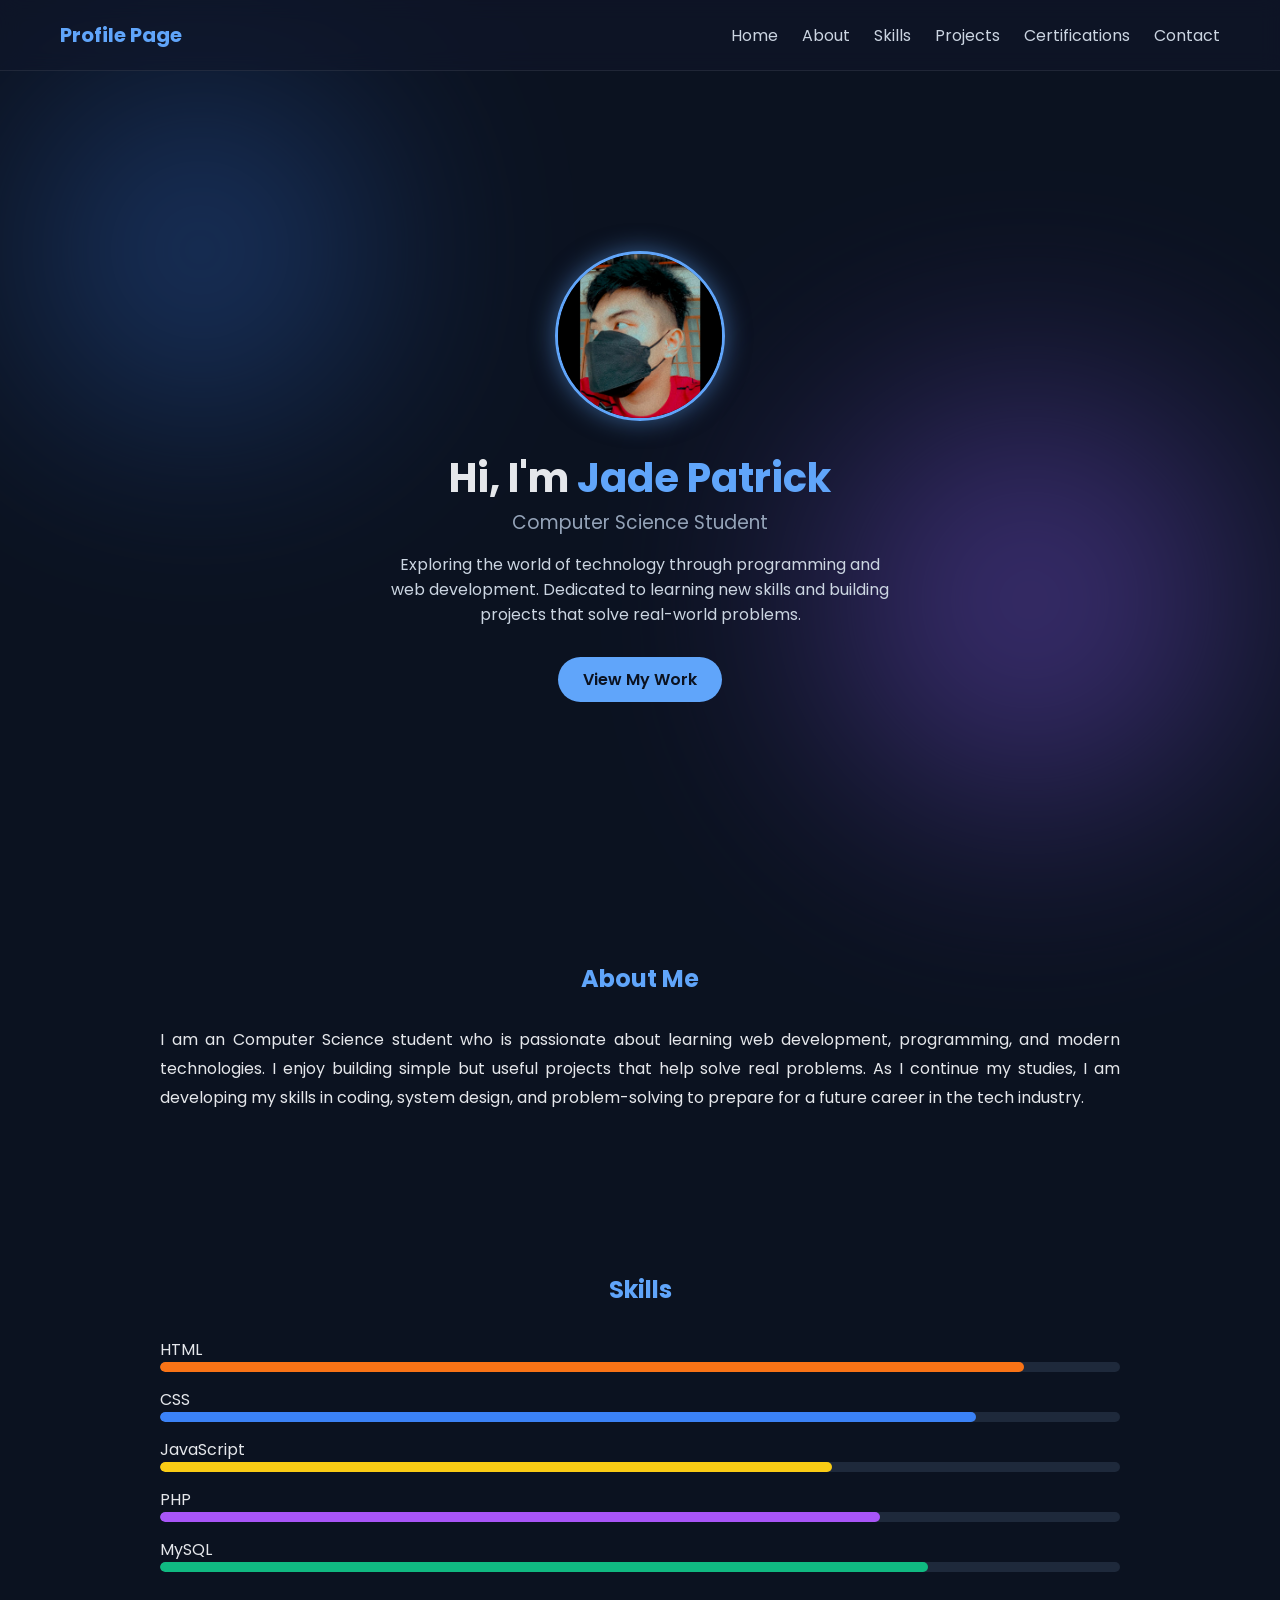
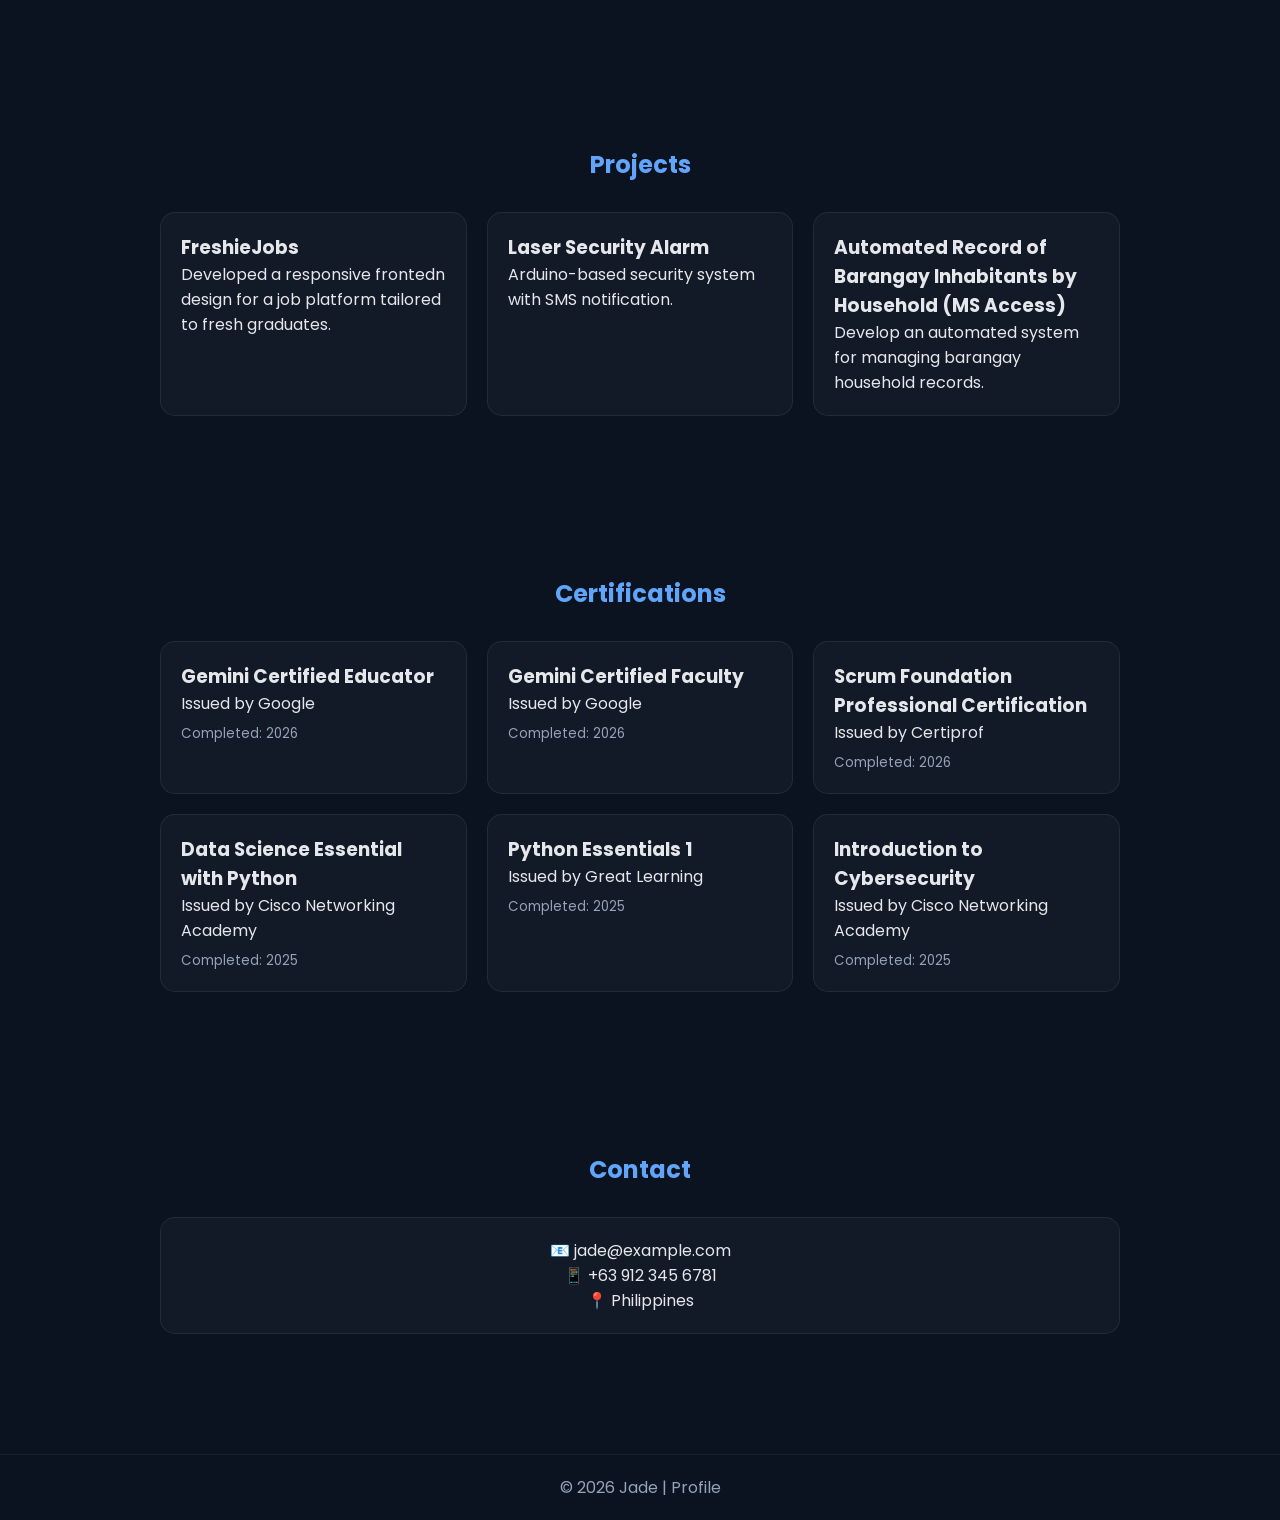
==== index.html @ 25f0a0b5 "Initial portfolio website" ====
<!DOCTYPE html>
<html lang="en">
<head>
    <meta charset="UTF-8">
    <meta name="viewport" content="width=device-width, initial-scale=1.0">
    <title>Professional Portfolio</title>
    <link rel="stylesheet" href="style.css">
</head>
<body>

<!-- BACKGROUND SHAPES -->
<div class="bg-shape s1"></div>
<div class="bg-shape s2"></div>

<!-- NAVBAR -->
<header>
    <div class="logo">Profile Page</div>
    <nav>
        <a href="#home">Home</a>
        <a href="#about">About</a>
        <a href="#skills">Skills</a>
        <a href="#projects">Projects</a>
        <a href="#certifications">Certifications</a>
        <a href="#contact">Contact</a>
    </nav>
</header>

<!-- HERO -->
<section class="hero reveal" id="home">
    <div class="hero-content">
        <img src="profile.jpg" alt="Profile Picture">

        <h1>Hi, I'm <span>Jade Patrick</span></h1>
        <h3>Computer Science Student</h3>

        <p>
            Exploring the world of technology through programming and web development. 
            Dedicated to learning new skills and building projects that solve real-world problems.
        </p>

        <a href="#projects" class="btn">View My Work</a>
    </div>
</section>

<!-- ABOUT -->
<section class="section reveal" id="about">
    <h2>About Me</h2>
    <p>
        I am an Computer Science student who is passionate about 
        learning web development, programming, and modern technologies. 
        I enjoy building simple but useful projects that help solve real problems. 
        As I continue my studies, I am developing my skills in coding, system design, 
        and problem-solving to prepare for a future career in the tech industry.
    </p>
</section>

<!-- SKILLS -->
<section class="section reveal" id="skills">
    <h2>Skills</h2>

    <div class="skill">
        <p>HTML</p>
        <div class="bar"><div class="progress html"></div></div>
    </div>

    <div class="skill">
        <p>CSS</p>
        <div class="bar"><div class="progress css"></div></div>
    </div>

    <div class="skill">
        <p>JavaScript</p>
        <div class="bar"><div class="progress js"></div></div>
    </div>

    <div class="skill">
        <p>PHP</p>
        <div class="bar"><div class="progress php"></div></div>
    </div>

    <div class="skill">
        <p>MySQL</p>
        <div class="bar"><div class="progress sql"></div></div>
    </div>
</section>

<!-- PROJECTS -->
<section class="section reveal" id="projects">
    <h2>Projects</h2>

    <div class="grid">

        <div class="card">
            <h3>FreshieJobs</h3>
            <p>Developed a responsive frontedn design for a job platform tailored to fresh graduates.</p>
        </div>

        <div class="card">
            <h3>Laser Security Alarm</h3>
            <p>Arduino-based security system with SMS notification.</p>
        </div>

        <div class="card">
            <h3>Automated Record of Barangay Inhabitants by Household (MS Access)</h3>
            <p>Develop an automated system for managing barangay household records.</p>
        </div>

    </div>
</section>

<!-- CERTIFICATIONS -->
<section class="section reveal" id="certifications">
    <h2>Certifications</h2>

    <div class="grid">

        <div class="card">
            <h3>Gemini Certified Educator</h3>
            <p>Issued by Google</p>
            <small>Completed: 2026</small>
        </div>

        <div class="card">
            <h3>Gemini Certified Faculty</h3>
            <p>Issued by Google</p>
            <small>Completed: 2026</small>
        </div>

        <div class="card">
            <h3>Scrum Foundation Professional Certification</h3>
            <p>Issued by Certiprof</p>
            <small>Completed: 2026</small>
        </div>

        <div class="card">
            <h3>Data Science Essential with Python</h3>
            <p>Issued by Cisco Networking Academy</p>
            <small>Completed: 2025</small>
        </div>

        <div class="card">
            <h3>Python Essentials 1</h3>
            <p>Issued by Great Learning</p>
            <small>Completed: 2025</small>
        </div>

        <div class="card">
            <h3>Introduction to Cybersecurity</h3>
            <p>Issued by Cisco Networking Academy</p>
            <small>Completed: 2025</small>
        </div>


    </div>
</section>

<!-- CONTACT -->
<section class="section reveal" id="contact">
    <h2>Contact</h2>

    <div class="contact-box">
        <p>📧 jade@example.com</p>
        <p>📱 +63 912 345 6781</p>
        <p>📍 Philippines</p>
    </div>
</section>

<footer>
    <p>© 2026 Jade | Profile</p>
</footer>

<!-- SCROLL REVEAL SCRIPT -->
<script>
const reveals = document.querySelectorAll(".reveal");

const observer = new IntersectionObserver((entries) => {
    entries.forEach(entry => {
        if (entry.isIntersecting) {
            entry.target.classList.add("active");
        }
    });
}, {
    threshold: 0.15
});

reveals.forEach(el => observer.observe(el));
</script>

</body>
</html>
---- style.css ----
@import url('https://fonts.googleapis.com/css2?family=Poppins:wght@300;400;500;600;700&display=swap');

*{
    margin:0;
    padding:0;
    box-sizing:border-box;
    font-family:'Poppins', sans-serif;
    scroll-behavior:smooth;
}

body{
    background:#0b1220;
    color:#e5e7eb;
    overflow-x:hidden;
}

/* BACKGROUND SHAPES */
.bg-shape{
    position:absolute;
    border-radius:50%;
    filter:blur(120px);
    opacity:0.4;
    z-index:-1;
}

.s1{
    width:300px;
    height:300px;
    background:#3b82f6;
    top:100px;
    left:50px;
}

.s2{
    width:400px;
    height:400px;
    background:#8b5cf6;
    bottom:100px;
    right:50px;
}

/* NAVBAR */
header{
    display:flex;
    justify-content:space-between;
    align-items:center;
    padding:20px 60px;
    position:sticky;
    top:0;
    background:rgba(15, 23, 42, 0.6);
    backdrop-filter:blur(10px);
    border-bottom:1px solid rgba(255,255,255,0.08);
    z-index:1000;
}

.logo{
    font-weight:700;
    font-size:20px;
    color:#60a5fa;
}

nav a{
    margin-left:20px;
    text-decoration:none;
    color:#cbd5e1;
    transition:.3s;
    position:relative;
}

/* NAV HOVER EFFECT */
nav a::after{
    content:'';
    position:absolute;
    left:0;
    bottom:-5px;
    width:0%;
    height:2px;
    background:#60a5fa;
    transition:.3s;
}

nav a:hover{
    color:#60a5fa;
}

nav a:hover::after{
    width:100%;
}

/* HERO */
.hero{
    height:90vh;
    display:flex;
    justify-content:center;
    align-items:center;
    text-align:center;
}

.hero-content img{
    width:170px;
    height:170px;
    border-radius:50%;
    border:3px solid #60a5fa;
    box-shadow:0 0 25px rgba(96,165,250,0.5);
}

.hero h1{
    font-size:2.5rem;
    margin-top:20px;
}

.hero span{
    color:#60a5fa;
}

.hero h3{
    color:#94a3b8;
    font-weight:400;
}

.hero p{
    max-width:500px;
    margin:15px auto;
    color:#cbd5e1;
}

.btn{
    display:inline-block;
    margin-top:15px;
    padding:10px 25px;
    background:#60a5fa;
    color:#0b1220;
    border-radius:30px;
    text-decoration:none;
    font-weight:600;
    transition:.3s;
}

.btn:hover{
    transform:translateY(-3px);
    box-shadow:0 10px 20px rgba(96,165,250,0.4);
}

/* SECTIONS */
.section{
    padding:80px 20px;
    max-width:1000px;
    margin:auto;
}

.section h2{
    text-align:center;
    margin-bottom:30px;
    color:#60a5fa;
}

/* SKILLS */
.skill{
    margin-bottom:15px;
}

.bar{
    background:#1e293b;
    border-radius:20px;
    overflow:hidden;
}

.progress{
    height:10px;
    border-radius:20px;
}

.html{width:90%; background:#f97316;}
.css{width:85%; background:#3b82f6;}
.js{width:70%; background:#facc15;}
.php{width:75%; background:#a855f7;}
.sql{width:80%; background:#10b981;}

/* GRID (PROJECTS & CERTIFICATIONS) */
.grid{
    display:grid;
    grid-template-columns:repeat(auto-fit, minmax(250px,1fr));
    gap:20px;
}

.card{
    background:rgba(255,255,255,0.03);
    padding:20px;
    border-radius:15px;
    border:1px solid rgba(255,255,255,0.08);
    transition:.3s;
}

.card:hover{
    transform:translateY(-10px);
    background:rgba(96,165,250,0.1);
    border-color:#60a5fa;
}

.card small{
    display:block;
    margin-top:8px;
    color:#94a3b8;
}

/* CONTACT */
.contact-box{
    text-align:center;
    background:rgba(255,255,255,0.03);
    padding:20px;
    border-radius:15px;
    border:1px solid rgba(255,255,255,0.08);
}


#about p{
    text-align: justify;
    line-height: 1.8;
}

/* FOOTER */
footer{
    text-align:center;
    padding:20px;
    color:#94a3b8;
    border-top:1px solid rgba(255,255,255,0.05);
    margin-top:40px;
}

/* SCROLL REVEAL */
.reveal{
    opacity:0;
    transform:translateY(40px);
    transition:all 0.8s ease;
}

.reveal.active{
    opacity:1;
    transform:translateY(0);
}
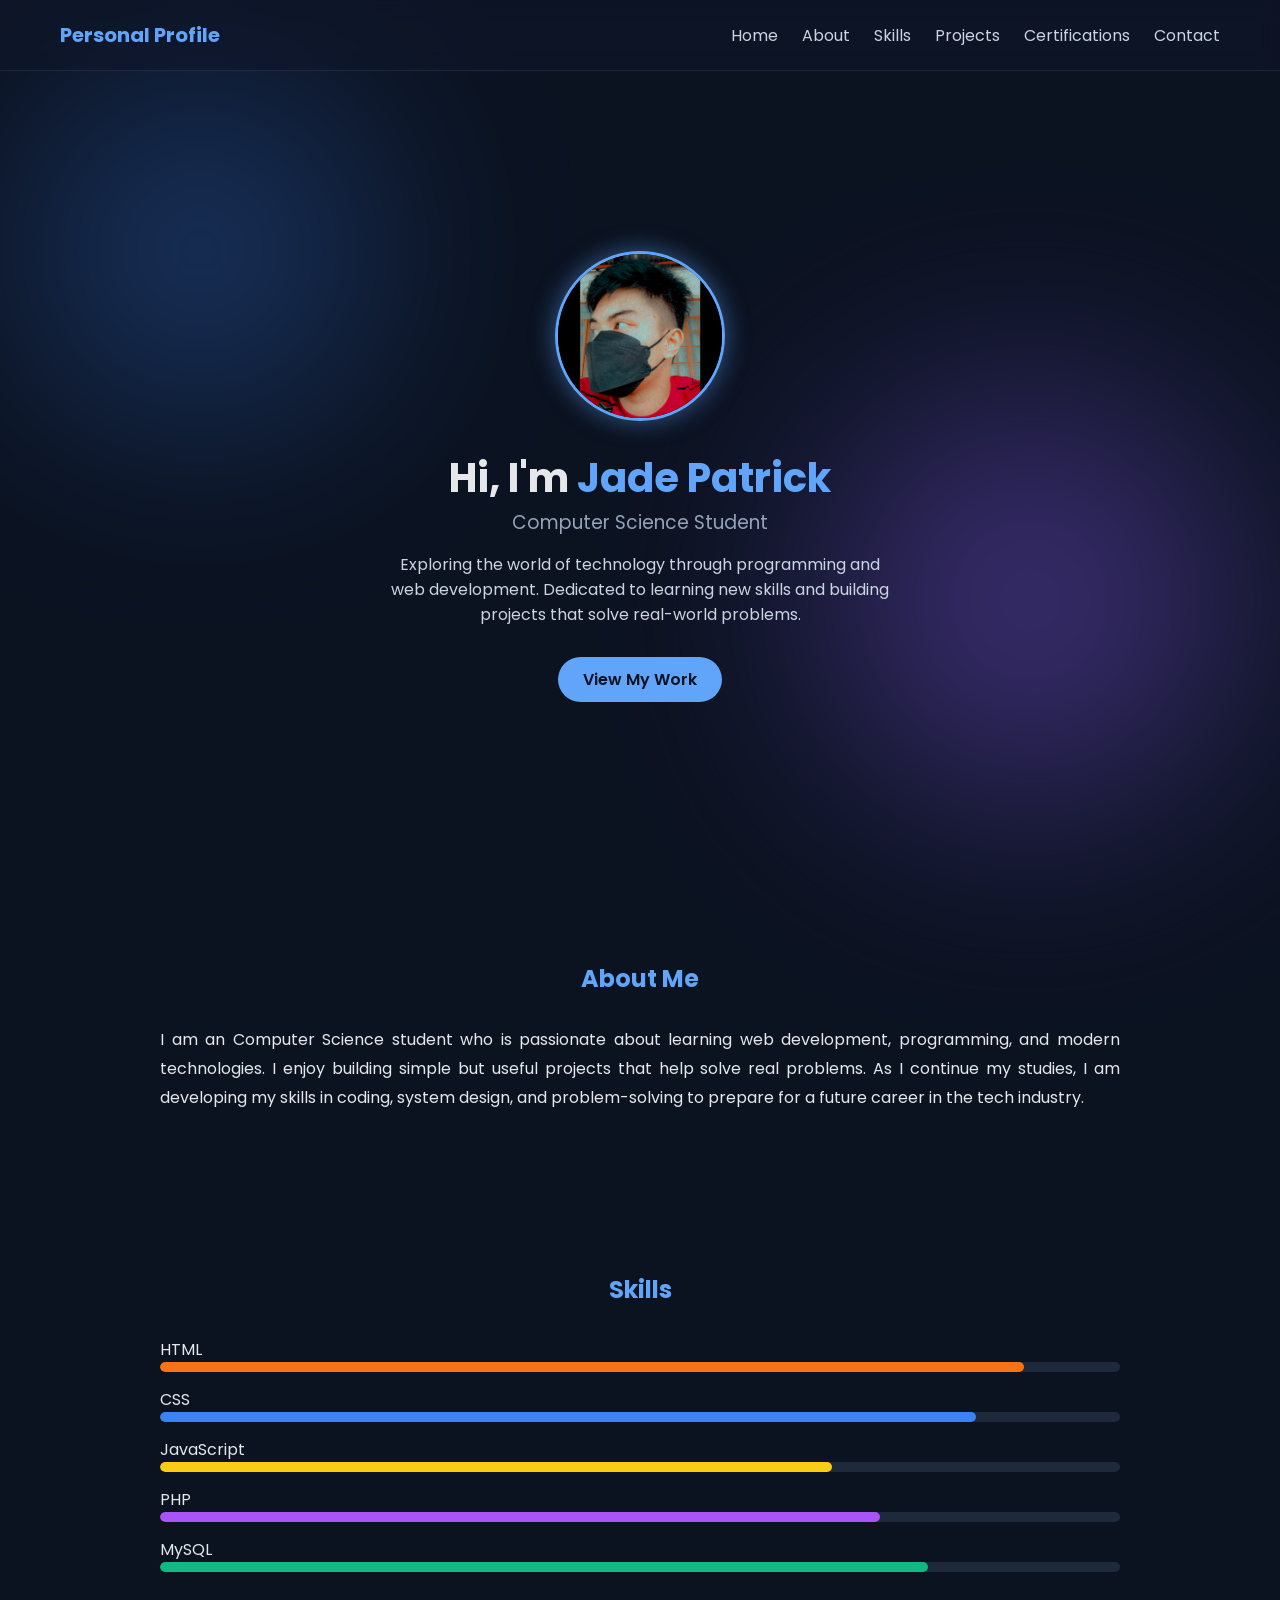
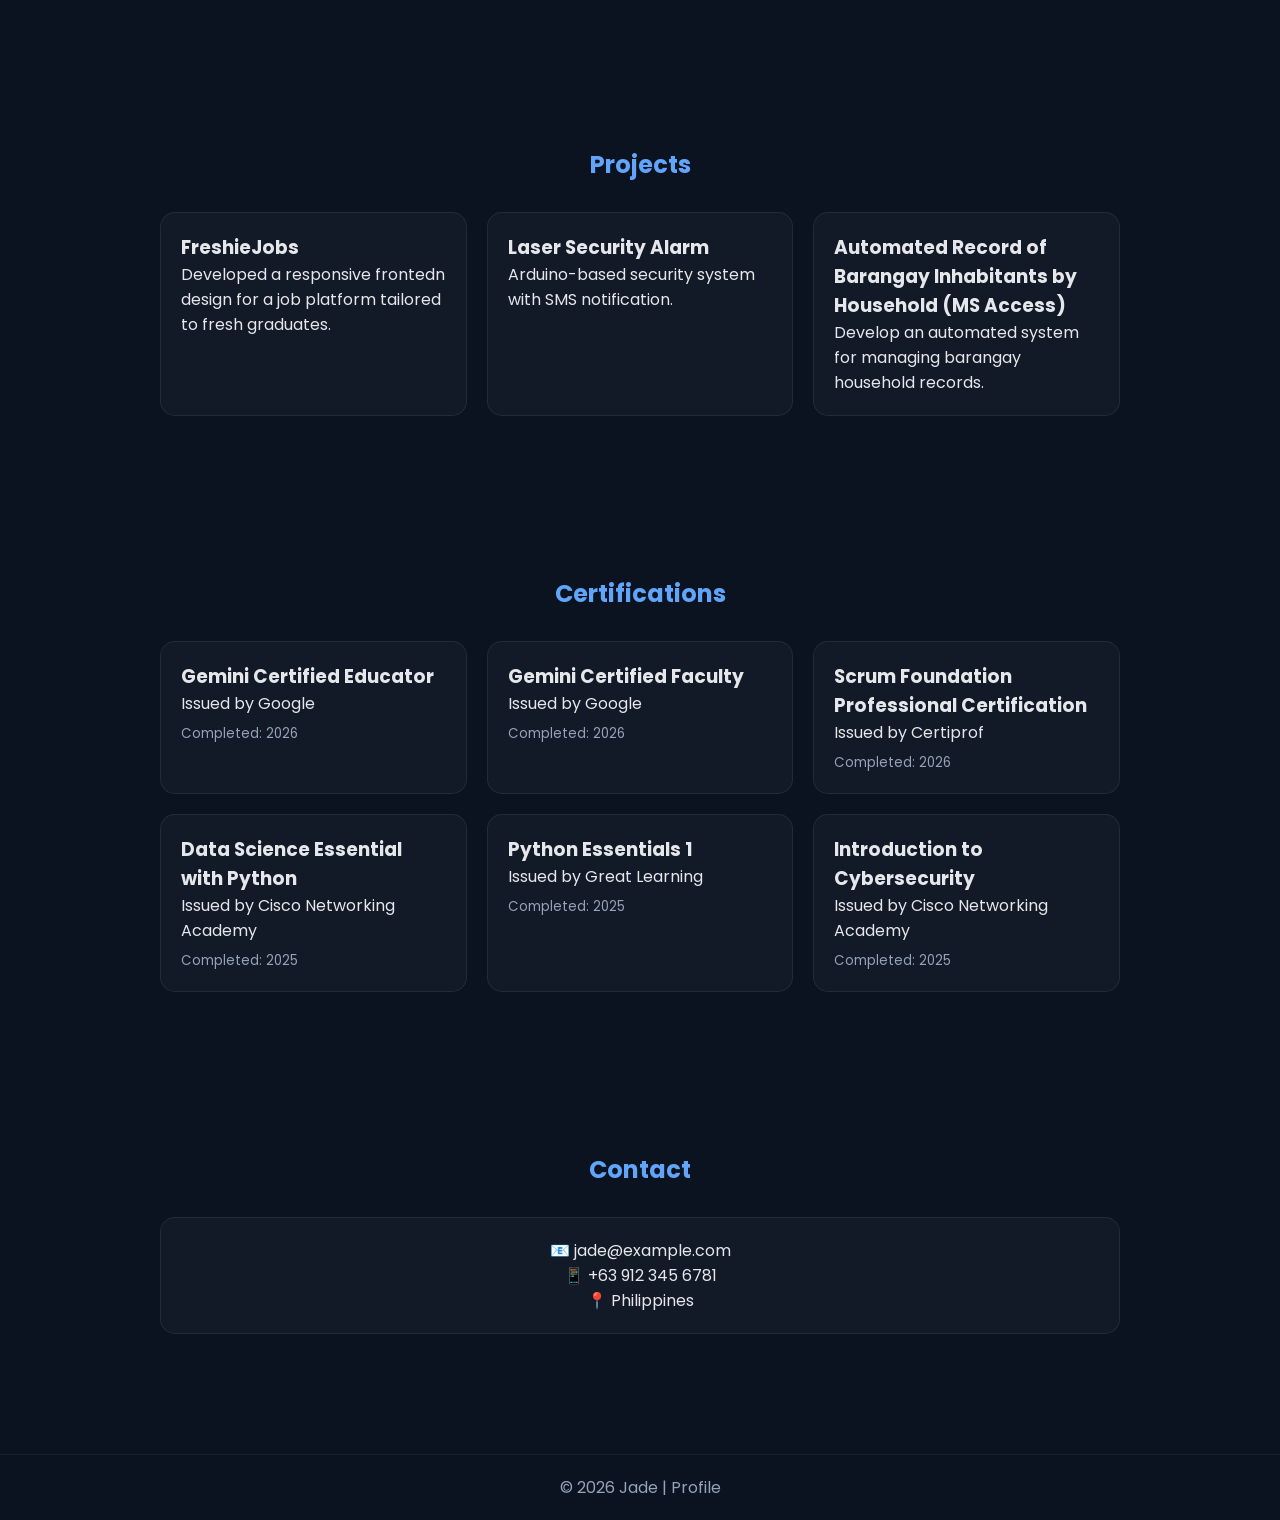
==== commit 13845573: "Update HTML content" ====
--- a/index.html
+++ b/index.html
@@ -3,7 +3,7 @@
 <head>
     <meta charset="UTF-8">
     <meta name="viewport" content="width=device-width, initial-scale=1.0">
-    <title>Professional Portfolio</title>
+    <title>Personal Profile</title>
     <link rel="stylesheet" href="style.css">
 </head>
 <body>
@@ -14,7 +14,7 @@
 
 <!-- NAVBAR -->
 <header>
-    <div class="logo">Profile Page</div>
+    <div class="logo">Personal Profile</div>
     <nav>
         <a href="#home">Home</a>
         <a href="#about">About</a>
